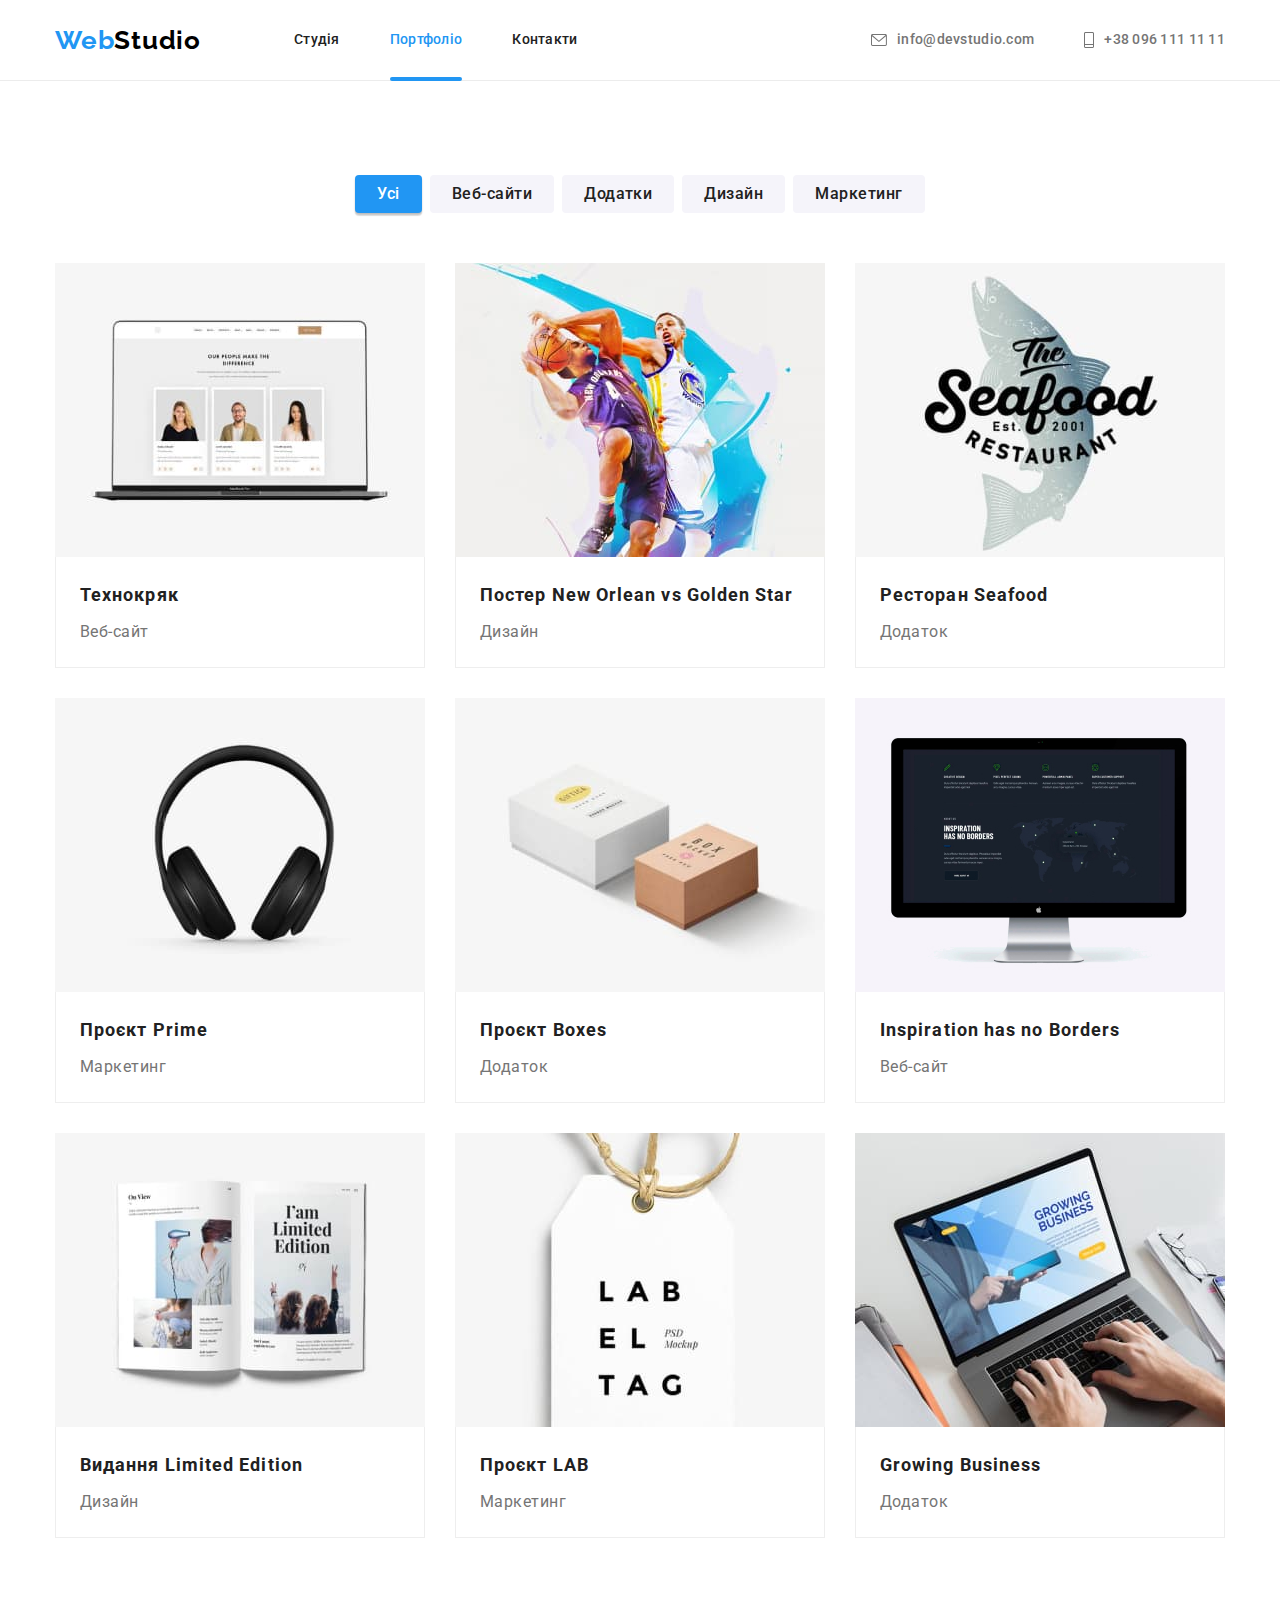
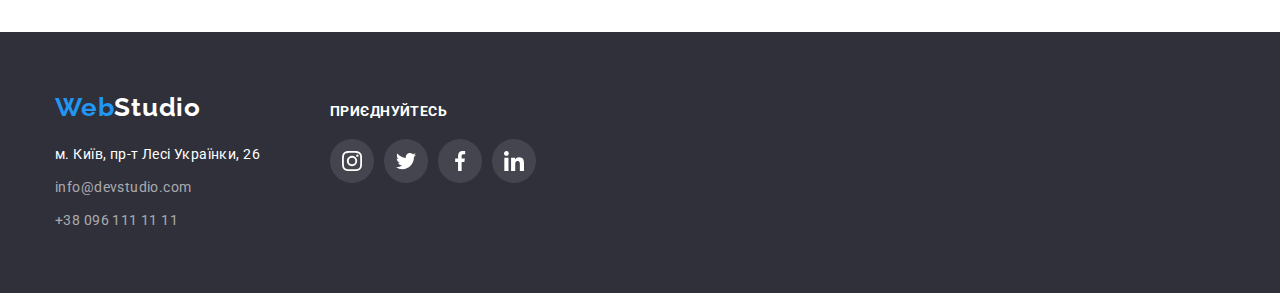
==== portfolio.html @ 01a37bda "Home work 6" ====
<!DOCTYPE html>
<html lang="en">
  <head>
    <meta charset="UTF-8" />
    <meta http-equiv="X-UA-Compatible" content="IE=edge" />
    <meta name="viewport" content="width=device-width, initial-scale=1.0" />
    <title>Portfolio</title>
    <link
      rel="stylesheet"
      href="https://cdnjs.cloudflare.com/ajax/libs/modern-normalize/1.1.0/modern-normalize.min.css"
    />
    <link rel="stylesheet" href="./css/styles.css" />
    <link rel="preconnect" href="https://fonts.googleapis.com" />
    <link rel="preconnect" href="https://fonts.gstatic.com" crossorigin />
    <link
      href="https://fonts.googleapis.com/css2?family=Raleway:wght@700&family=Roboto:wght@400;500;700;900&display=swap"
      rel="stylesheet"
    />
  </head>
  <body>
    <header class="header">
      <div class="container-header container">
        <nav class="site-nav">
          <a class="logo" href="./index.html">Web<span class="logo-second-part">Studio</span></a>
          <ul class="site-nav-menue list">
            <li class="site-nav-item">
              <a class="nav-link" href="./index.html">Студія</a>
            </li>
            <li class="site-nav-item">
              <a class="nav-link current" href="./portfolio.html">Портфоліо</a>
            </li>
            <li class="site-nav-item">
              <a class="nav-link" href="#">Контакти</a>
            </li>
          </ul>
        </nav>
        <ul class="contact-list list">
          <li class="item">
            <a class="link" href="mailto:info@devstudio.com">
              <svg class="contact-icon" width="16px" height="12px">
                <use href="./images/icons.svg#icon-mail"></use>
              </svg>
              info@devstudio.com
            </a>
          </li>
          <li class="item">
            <a class="link" href="+380961111111">
              <svg class="contact-icon" width="10px" height="16px">
                <use href="./images/icons.svg#icon-telephon"></use>
              </svg>
              +38 096 111 11 11
            </a>
          </li>
        </ul>
      </div>
    </header>
    <main>
      <section class="section">
        <div class="container">
          <h1 class="visually-hidden">Фільтри послуг</h1>
          <ul class="portfolio-button-list list">
            <li class="portfolio-but-item">
              <button class="portfolio-button current" type="button">Усі</button>
            </li>
            <li class="portfolio-but-item">
              <button class="portfolio-button" type="button">Веб-сайти</button>
            </li>
            <li class="portfolio-but-item">
              <button class="portfolio-button" type="button">Додатки</button>
            </li>
            <li class="portfolio-but-item">
              <button class="portfolio-button" type="button">Дизайн</button>
            </li>
            <li class="portfolio-but-item">
              <button class="portfolio-button" type="button">Маркетинг</button>
            </li>
          </ul>

          <ul class="portfolio-list list">
            <li class="portfolio-item">
              <a href="" class="portfolio-link">
                <div class="portfolio-thumb">
                  <img src="./images/threepeople.jpg" alt="Фото трьох членів команди" width="370" />
                  <p class="portfolio-overlay">
                    Ресурс пропонує комплексні пропозиції з різним рівнем функціоналу та сервісів.
                    Все це дозволить відвідувачу отримати вичерпні відомості про компанію чи
                    приватну особу.
                  </p>
                </div>
                <div class="portfolio-info">
                  <h2 class="portfolio-title">Технокряк</h2>
                  <p class="portfolio-description">Веб-сайт</p>
                </div>
              </a>
            </li>
            <li class="portfolio-item">
              <a href="" class="portfolio-link">
                <div class="portfolio-thumb">
                  <img src="./images/basketball.jpg" alt="Двоє баскетболистів" width="370" />
                  <p class="portfolio-overlay">
                    Ресурс пропонує комплексні пропозиції з різним рівнем функціоналу та сервісів.
                    Все це дозволить відвідувачу отримати вичерпні відомості про компанію чи
                    приватну особу.
                  </p>
                </div>
                <div class="portfolio-info">
                  <h2 class="portfolio-title">Постер New Orlean vs Golden Star</h2>
                  <p class="portfolio-description">Дизайн</p>
                </div>
              </a>
            </li>
            <li class="portfolio-item">
              <a href="" class="portfolio-link">
                <div class="portfolio-thumb">
                  <img
                    src="./images/seafood.jpg"
                    alt="Картинка з логотипом морська їжа"
                    width="370"
                  />
                  <p class="portfolio-overlay">
                    Ресурс пропонує комплексні пропозиції з різним рівнем функціоналу та сервісів.
                    Все це дозволить відвідувачу отримати вичерпні відомості про компанію чи
                    приватну особу.
                  </p>
                </div>
                <div class="portfolio-info">
                  <h2 class="portfolio-title">Ресторан Seafood</h2>
                  <p class="portfolio-description">Додаток</p>
                </div>
              </a>
            </li>
            <li class="portfolio-item">
              <a href="" class="portfolio-link">
                <div class="portfolio-thumb">
                  <img src="./images/headphone.jpg" alt="Навушники" width="370" />
                  <p class="portfolio-overlay">
                    Ресурс пропонує комплексні пропозиції з різним рівнем функціоналу та сервісів.
                    Все це дозволить відвідувачу отримати вичерпні відомості про компанію чи
                    приватну особу.
                  </p>
                </div>
                <div class="portfolio-info">
                  <h2 class="portfolio-title">Проєкт Prime</h2>
                  <p class="portfolio-description">Маркетинг</p>
                </div>
              </a>
            </li>
            <li class="portfolio-item">
              <a href="" class="portfolio-link">
                <div class="portfolio-thumb">
                  <img src="./images/boxes.jpg" alt="Дві коробки" width="370" />
                  <p class="portfolio-overlay">
                    Ресурс пропонує комплексні пропозиції з різним рівнем функціоналу та сервісів.
                    Все це дозволить відвідувачу отримати вичерпні відомості про компанію чи
                    приватну особу.
                  </p>
                </div>
                <div class="portfolio-info">
                  <h2 class="portfolio-title">Проєкт Boxes</h2>
                  <p class="portfolio-description">Додаток</p>
                </div>
              </a>
            </li>
            <li class="portfolio-item">
              <a href="" class="portfolio-link">
                <div class="portfolio-thumb">
                  <img src="./images/monitor.jpg" alt="Монітор" width="370" />
                  <p class="portfolio-overlay">
                    Ресурс пропонує комплексні пропозиції з різним рівнем функціоналу та сервісів.
                    Все це дозволить відвідувачу отримати вичерпні відомості про компанію чи
                    приватну особу.
                  </p>
                </div>
                <div class="portfolio-info">
                  <h2 class="portfolio-title">Inspiration has no Borders</h2>
                  <p class="portfolio-description">Веб-сайт</p>
                </div>
              </a>
            </li>
            <li class="portfolio-item">
              <a href="" class="portfolio-link">
                <div class="portfolio-thumb">
                  <img src="./images/book.jpg" alt="Розгорнута книга" width="370" />
                  <p class="portfolio-overlay">
                    Ресурс пропонує комплексні пропозиції з різним рівнем функціоналу та сервісів.
                    Все це дозволить відвідувачу отримати вичерпні відомості про компанію чи
                    приватну особу.
                  </p>
                </div>
                <div class="portfolio-info">
                  <h2 class="portfolio-title">Видання Limited Edition</h2>
                  <p class="portfolio-description">Дизайн</p>
                </div>
              </a>
            </li>
            <li class="portfolio-item">
              <a href="" class="portfolio-link">
                <div class="portfolio-thumb">
                  <img src="./images/lab.jpg" alt="Ярлик" width="370" />
                  <p class="portfolio-overlay">
                    Ресурс пропонує комплексні пропозиції з різним рівнем функціоналу та сервісів.
                    Все це дозволить відвідувачу отримати вичерпні відомості про компанію чи
                    приватну особу.
                  </p>
                </div>
                <div class="portfolio-info">
                  <h2 class="portfolio-title">Проєкт LAB</h2>
                  <p class="portfolio-description">Маркетинг</p>
                </div>
              </a>
            </li>
            <li class="portfolio-item">
              <a href="" class="portfolio-link">
                <div class="portfolio-thumb">
                  <img src="./images/laptop.jpg" alt="Ноутбук" width="370" />
                  <p class="portfolio-overlay">
                    Ресурс пропонує комплексні пропозиції з різним рівнем функціоналу та сервісів.
                    Все це дозволить відвідувачу отримати вичерпні відомості про компанію чи
                    приватну особу.
                  </p>
                </div>
                <div class="portfolio-info">
                  <h2 class="portfolio-title">Growing Business</h2>
                  <p class="portfolio-description">Додаток</p>
                </div>
              </a>
            </li>
          </ul>
        </div>
      </section>
    </main>
    <footer class="footer">
      <div class="footer-box container">
        <div class="footer-box-left">
          <a class="footer-logo" href="./index.html"
            >Web<span class="footer-logo-second-part">Studio</span></a
          >
          <address>
            <ul class="address-list list">
              <li class="item">
                <a class="link" href="https://goo.gl/maps/BLsoYbR85hRVmDrb9"
                  >м. Київ, пр-т Лесі Українки, 26</a
                >
              </li>
              <li class="item">
                <a class="contact-link link" href="mailto:info@devstudio.com">info@devstudio.com</a>
              </li>
              <li class="item">
                <a class="contact-link link" href="+380961111111">+38 096 111 11 11</a>
              </li>
            </ul>
          </address>
        </div>
        <div class="footer-social-block">
          <p class="social-block-title">Приєднуйтесь</p>
          <ul class="social-icons list">
            <li class="social-icon-item">
              <a href="#" class="social-icon-link">
                <svg class="social-icon" width="20" height="20">
                  <use href="./images/icons.svg#icon-instagram"></use>
                </svg>
              </a>
            </li>
            <li class="social-icon-item">
              <a href="#" class="social-icon-link">
                <svg class="social-icon" width="20" height="20">
                  <use href="./images/icons.svg#icon-twitter"></use>
                </svg>
              </a>
            </li>
            <li class="social-icon-item">
              <a href="#" class="social-icon-link">
                <svg class="social-icon" width="20" height="20">
                  <use href="./images/icons.svg#icon-facebook"></use>
                </svg>
              </a>
            </li>
            <li class="social-icon-item">
              <a href="#" class="social-icon-link">
                <svg class="social-icon" width="20" height="20">
                  <use href="./images/icons.svg#icon-linkedin"></use>
                </svg>
              </a>
            </li>
          </ul>
        </div>
      </div>
    </footer>
  </body>
</html>
---- css/styles.css ----
:root {
    --primary-text-color:#757575;
    --title-text-color:#212121;
    --accent-color: #2196f3;
    --button-color:#188ce8;
    --logo-second-part-color:#000000;
    --title-white-color:#ffffff;
    --dark-background-color:#2f303a;
    --ligt-background-color:#f5f4fa;
    --customers-background-color:#f5f5f5;
    --icons-background: #afb1b8;

}


body {
    font-family: 'Roboto', sans-serif;
    font-size: 14px;
    background-color: var(--title-white-color);
    color: var(--primary-text-color)
}

p,
h1,
h2,
h3,
h4,
h5,
h6 {
    margin: 0;
}

ul,
ol {
    margin: 0;
    padding-left: 0;
}

button {
    cursor: pointer;
}

address {
    font-style: normal;
}

img {
    display: block;
    max-width: 100%;
    height: auto;
}

.list {
    list-style: none;
}

 /*------- Загальна ширина контейнера------- */


.container {
    width: 1200px;
    margin-left: auto;
    margin-right: auto;
    padding-left: 15px;
    padding-right: 15px;
}

.section {
    padding: 94px 0px;
}

/*------- Сховати текст------- */

.visually-hidden {
    position: absolute;
    white-space: nowrap;
    width: 1px;
    height: 1px;
    overflow: hidden;
    border: 0;
    padding: 0;
    clip: rect(0 0 0 0);
    clip-path: inset(50%);
    margin: -1px;
}
 
.header {
    /* padding: 24px 0%; */
    border-bottom: 1px solid #ececec;
}

/* ------- Логотип----- */

.logo {
    margin-right: 93px;

    font-family: 'Raleway', sans-serif;
    font-weight: 700;
    font-size: 26px;
    line-height: 1.19;
    letter-spacing: 0.03em;
    color: var(--accent-color);
    text-decoration: none;
}

.logo-second-part {
    color: var(--logo-second-part-color);
}


.container-header{
    display: flex;
    align-items: center;
}


 /* Caйт навігатор */

.site-nav{
    display: flex;
    align-items: center;
}

.site-nav-menue{
    display: flex;
    align-items: center;
}


.site-nav-item{
    /* position: relative; */

    margin-right: 50px;
}

.site-nav-menue .site-navigation-item:last-child {
    margin-right: 0;
}


.site-nav .link{ 
    display: block;
    padding-top: 32px;
    padding-bottom: 32px;
}

/*  ------Меню -----*/

.nav-link {
    position: relative;

    display: block;
    padding-top: 32px;
    padding-bottom: 32px;

    font-weight: 500;
    line-height: 1.14;
    letter-spacing: 0.02em;
    color: var(--title-text-color);
    text-decoration: none;
    transition: color 250ms cubic-bezier(0.4, 0, 0.2, 1);
}

.nav-link:hover,
.nav-link:focus,
.nav-link.current {
    color: var(--accent-color);
}


.nav-link.current::after {
    position: absolute; 
    display: block; 
    width: 100%;
    height: 4px;
    left: 0;
    bottom: -1px;
    background: currentColor;
    content: "";
    border-radius: 2px; 
}


/*----------Контакти у шапці ----------*/

.contact-list {
    display: flex;
    align-items: center;
    margin-left: auto;
}

.contact-list .item:not(:last-child) {
    margin-right: 50px;
}

.contact-list .link {
    display: flex;
    align-items: center;
    padding-top: 32px;
    padding-bottom: 32px;

    font-weight: 500;
    line-height: 1.14;
    letter-spacing: 0.02em;
    color: var(--primary-text-color);
    text-decoration: none;
    transition: color 250ms cubic-bezier(0.4, 0, 0.2, 1);

}

.contact-list .link:hover,
.contact-list .link:focus {
    color: var(--accent-color);
}

.contact-icon {
    margin-right: 10px;

    fill: currentColor;
}

/*------- Герой -----------------*/

.hero {
    max-width: 1600px;
    height: 600px;
    padding-top: 200px;
    padding-bottom: 200px;
    margin: 0 auto;

    background-image: linear-gradient(rgba(47, 48, 58, 0.4), rgba(47, 48, 58, 0.4)), url(../images/hero-bg.jpg);
    background-repeat: no-repeat;
    background-position: center top;
    background-size: cover;
}

.hero-container {
    text-align: center;
}

.hero-title{
    width: 696px;
    margin-left: auto;
    margin-right: auto;
    margin-bottom: 30px;

    color: var(--title-white-color);
    font-family: 'Roboto';
    font-style: normal;
    font-weight: 900;
    font-size: 44px;
    line-height: 60px;    
    text-align: center;
    letter-spacing: 0.06em;
    text-transform: uppercase;
}

 .hero-button {
    padding: 10px 32px;
    font-family: inherit;
    font-weight: 700;
    font-size: 16px;
    line-height: 1.88;
    text-align: center; 
    letter-spacing: 0.06em;
    color: var(--title-white-color);
    background-color: var(--button-color);
    border-radius: 4px;
    border: none;
    transition: color 250ms cubic-bezier(0.4, 0, 0.2, 1), background-color 250ms cubic-bezier(0.4, 0, 0.2, 1);
}

 .hero-button:hover,
 .hero-button:focus {
    background-color: var(--accent-color);
 }

 .section-title {
    margin-bottom: 50px;
    font-weight: 700;
    font-size: 36px;
    line-height: 1.17;
    text-align: center;
    letter-spacing: 0.03em;
    color: var(--title-text-color);
 }


 /*--------------Модальне вікно----------- */

 .backdrop {
    position: fixed;
    top: 0;
    left: 0;
    width: 100%;
    height: 100%; 
    z-index: 1;
    opacity: 1;
    visibility: visible; 
    background-color: rgba(0, 0, 0, 0.2); 
    transition: opacity 250ms cubic-bezier(0.4, 0, 0.2, 1);
 }

.backdrop.is-hidden {
    opacity: 0;
    pointer-events: none;
}
 
.modal {
    position: absolute;
    display: flex;
    justify-content: end;
    top: 50%;
    left: 50%;
    width: 528px;
    height: 581px;
    
    background-color: var(--title-white-color);
    box-shadow: 0px 1px 3px rgba(0, 0, 0, 0.12), 0px 1px 1px rgba(0, 0, 0, 0.14), 0px 2px 1px rgba(0, 0, 0, 0.2); 
    transform: translate(-50%, -50%);
    border-radius: 4px;
    transition: transform 250ms cubic-bezier(0.4, 0, 0.2, 1);

    padding: 40px;
}

.modal-close-button {
    position: absolute;
    right: 8px;
    top: 8px;
    display: flex;
    align-items: center;
    justify-content: center;
    width: 30px;
    height: 30px;
    color: var(--logo-second-part-color);
    background-color: var(--title-white-color);
    border-radius: 50%;
    border: 1px solid rgba(0, 0, 0, 0.1);
    cursor: pointer;
}

.close-icon:hover,
.close-icon:focus {
    background-color: var(--accent-color);
}



/* ----------------------Форма-------------------------- */

.form-title{
    font-weight: 700;
    font-size: 20px;
    line-height: 1.15;
    text-align: center;
    letter-spacing: 0.03em;
    color: var(--title-text-color);
    margin-bottom: 12px;
}

input {
    /* padding: 8px; */
    font-family: inherit;
}

 label {
    display: flex;
    flex-direction: column;
    /* margin-bottom: 8px; */
} 

.form-label{
    display: block;
    margin-bottom: 4px;
    font-size: 12px;
    line-height: 1.17;
    letter-spacing: 0.01em;
    color: var(--primary-text-color);
}

.form-control {
    position: relative;
    margin-bottom: 10px;
}

.form-input {
    width: 100%;
    height: 40px;
    padding: 12px 11px 11px 38px;
    border: 1px solid rgba(33, 33, 33, 0.2);
    border-radius: 4px;
    cursor: pointer;
    outline: none;
}

/* .form-input:hover,  */
.form-input:focus {
border-color: var(--accent-color);
}

.form-icon {
    position: absolute;
    left: 12px;
    top: 11px;
    /* top: 50%;
    transform: translateY(-50); */
    fill:currentColor; 
}

.form-control:focus-within .form-icon {
    fill:var(--accent-color);
}

/* .form-input:focus .form-icon
 {
    fill: var(--accent-color);
} */

.form-commet {
    width: 100%;
    height: 120px;
    resize: none;
}

.form-button {
    display: flex;
    justify-content: center;
    align-items: center;
    margin: 0 auto;
    margin-left: 85px;
    margin-right: 125px;
    position: absolute;
        width: 200px;
        height: 50px;
        /* left: 284px;
        top: 727px;
     */
        background-color: var(--accent-color);
        box-shadow: 0px 4px 4px rgba(0, 0, 0, 0.15);
        border-radius: 4px;
}
.form-button:hover,
.form-button:focus {
    background: #188CE8;
        box-shadow: 0px 4px 4px rgba(0, 0, 0, 0.15);
}


/* ------------------------checkbox---------------------- */

.checkbox-input {
    appearance: none;
}

.checkbox-label{
    position: relative;
    padding-left: 24px;
    margin-bottom: 31px;
}

.checkbox-label::before {
    position: absolute;
    top: 0;
    left: 0;
    width: 16px;
    height: 15px;
    border: 1px solid black;
    border-radius: 2px;
    content: "";
}

.checkbox-label::after {
    position: absolute;
    top: 4px;
    left: 4px;
    width: 11px;
    height: 8px;
    border: 1px solid black;
    border-radius: 2px;
    background-image: url("../images/");
    background-color: var(--accent-color);
    content: "";
    opacity: 0;
}




.checkbox-input:checked + .checkbox-label::after {
    /* color: var(--accent-color); */
    opacity: 1;
} 

.checkbox-label {
    font-size: 14px;
    line-height: 1.71;
}

.checkbox-link {
    color: var(--accent-color);
}

/*------- Особливості -------*/


.feature {
    padding-bottom: 0;
}

.feature-list {
    display: flex;
}

.feature-item {
    width: 270px;
}

.feature-item:not(:last-child) {
    margin-right: 30px;
}

.feature-link {
    margin-bottom: 30px;
    width: 100%;
    height: 120px;
    display: flex;
    align-items: center;
    justify-content: center;
    background:  #f5f4fa;
    border-radius: 4px;

}


.feature-title {
    margin-bottom: 10px;

    font-size: 14px;
    line-height: 1.14;
    letter-spacing: 0.03em;
    text-transform: uppercase;
    color: var(--title-text-color);
 }

 .feature-describe {
    line-height: 1.71;
    letter-spacing: 0.03em;
    text-transform: none;
 }

 /* ------Чим ми займаємося------ */

 .work-list {
    display: flex;
 }
 
 .work-item {
    width: 370px;

 }

 .work-item:not(:last-child) {
    margin-right: 30px;
 }

 .work-thumb {
     position: relative;
   
    background: rgba(47, 48, 58, 0.8);
    overflow: hidden;
 }

 .work-thumb > .work-text {
     position: absolute;
     bottom: 0;
     left: 0;
     display: flex;
     align-items: center;
     justify-content: center;
     margin: 0;
     width: 100%;
     height: 70px;
     border-bottom-left-radius: 4px;

     font-family: sans-serif;
     font-size: 24px;
     color: var(--title-white-color);
     background-color: rgba(47, 48, 58, 0.8);

 }


 .work-text {
    font-style: normal;
    font-weight: 700;
    font-size: 14px;
    line-height: 1.17;
    text-align: center;
    letter-spacing: 0.03em;
    text-transform: uppercase;

    color: var(--title-white-color);

 }
 /*------- Наша команда------ */

 .section-command {
    background-color: var(--ligt-background-color);
 }

 .members-list {
    display: flex;
 }

.member-item {
    width: 270px;
    background-color: var(--title-white-color);
    box-shadow: 0px 1px 3px rgba(0, 0, 0, 0.12), 0px 1px 1px rgba(0, 0, 0, 0.14), 0px 2px 1px rgba(0, 0, 0, 0.2);
    border-radius: 0px 0px 4px 4px;
}

.member-item:not(:last-child) {
    margin-right: 30px;
}

.member-info{
    padding-top: 30px;
    padding-bottom: 30px;

}

.member-title {
    margin-bottom: 10px;
    font-weight: 500;
    font-size: 16px;
    line-height: 1.19;
    text-align: center;
    letter-spacing: 0.03em;
    color: var(--title-text-color);
}

.member-describe {
    margin-bottom: 16px ;
    font-size: 16px;
    line-height: 1.19;
    text-align: center;
    letter-spacing: 0.03em;
}


.members-icons {
    display: flex;
    justify-content: center;
}

.member-icon-item {
    width: 44px;
    height: 44px;
}

.member-icon-item:not(:last-child) {
    margin-right: 10px;
}

.member-icon-link {
    display: flex;
    justify-content: center;
    align-items: center;

    width: 100%;
    height: 100%;

    fill: var(--icons-background);
    border-radius: 50%;
    transition: fill 250ms cubic-bezier(0.4, 0, 0.2, 1), background-color 250ms cubic-bezier(0.4, 0, 0.2, 1);

}

.member-icon-link:hover,
.member-icon-link:focus {
    background-color: var(--accent-color);
    fill: var(--title-white-color);
}


/* ---------------Постійні клієнти----------- */


.clients-list { 
    display: flex;
    justify-content: center;
    align-items: center;
    gap: 30px;
} 

.clients-item {
    width: calc(100%-60px/6);
    
}

.clients-link {
    width: 170px;
    height: 92px;
    display: flex;
    justify-content: center;
    align-items: center;
        
    border: 1px solid #afb1b8; 
    border-radius: 4px;
    color: var(--icons-background);
    transition: color 250ms cubic-bezier(0.4, 0, 0.2, 1), border-radius 250ms cubic-bezier(0.4, 0, 0.2, 1);
} 

.clients-link:hover,
.clients-link:focus{
    border-color: var(--accent-color);
    color: var(--accent-color);
}

.clients-icon {
     fill:currentColor;

}


/* ---------Портфолио-------- */

.portfolio-button-list {
    display: flex;
    justify-content: center;
    margin-bottom: 50px;
}

.portfolio-but-item:not(:last-child) {
    margin-right: 8px;
}

.portfolio-button {
    padding-top: 6px;
    padding-bottom: 6px;
    padding-left: 22px;
    padding-right: 22px;
    font-family: inherit;
    font-weight: 500;
    font-size: 16px;
    line-height: 1.63;
    text-align: center;
    letter-spacing: 0.03em;
    color: var(--title-text-color);
    background-color: var(--ligt-background-color);
    border-radius: 4px;
    border: none;
    cursor: pointer;
    transition: color 250ms cubic-bezier(0.4, 0, 0.2, 1), background 250ms cubic-bezier(0.4, 0, 0.2, 1);
}

.portfolio-button:hover,
.portfolio-button:focus,
.portfolio-button.current {
    color: var(--title-white-color);
    background-color: var(--accent-color);
    box-shadow: 0px 3px 1px rgba(0, 0, 0, 0.1), 0px 1px 2px rgba(0, 0, 0, 0.08), 0px 2px 2px rgba(0, 0, 0, 0.12);
    }
    
.portfolio-list {
    display: flex;
    flex-wrap: wrap;
    gap: 30px;
}

.portfolio-item {
    width: 370px;
}

.portfolio-item:hover {
    box-shadow: 0px 1px 1px rgba(0, 0, 0, 0.12), 0px 4px 4px rgba(0, 0, 0, 0.06), 1px 4px 6px rgba(0, 0, 0, 0.16);
} 

.portfolio-link {
    display: block;

    text-decoration: none;
    box-shadow: none;
    transition: box-shadow 250ms cubic-bezier(0.4, 0, 0.2, 1);
}

.portfolio-link:hover,
.portfolio-link:focus {
    box-shadow: 0px 1px 1px
    rgba(0, 0, 0, 0.12), 0px 4px 4px rgba(0, 0, 0, 0.06),
     1px 4px 6px rgba(0, 0, 0, 0.16);

}

.portfolio-info {
    padding-top: 20px;
    padding-bottom: 20px;
    padding-left: 24px;
    padding-right: 24px;

    border-left: 1px solid #eeeeee;
    border-right: 1px solid #eeeeee;
    border-bottom: 1px solid #eeeeee;
}

.portfolio-title {
    margin-bottom: 4px;

    font-size: 18px;
    line-height: 2;
    letter-spacing: 0.06em;
    color: var(--title-text-color);
}

.portfolio-description {
   
    font-size: 16px;
    line-height: 1.88;
    letter-spacing: 0.03em;
    color: var(--primary-text-color); 
    

}

.portfolio-thumb {
    position: relative;
    overflow: hidden;
}

.portfolio-overlay {
    padding: 63px 24px;
    position: absolute;

    width: 100%;
    height: 100%;
    color: var(--title-white-color);
    font-size: 18px;
    line-height: 1.56;
    letter-spacing: 0.03em;
    
    background-color: rgba(33, 150, 243, 0.9);
    transition: transform 250ms cubic-bezier(0.4, 0, 0.2, 1);
    transform: translateY(0); /* ??? */
}

.portfolio-link:hover .portfolio-overlay,
.portfolio-link:focus .portfolio-overlay {
    transform: translateY(-100%);
}


/* ------Footer------- */

.footer {
    padding-top: 60px;
    padding-bottom: 60px;

    background-color: var(--dark-background-color);
}
 /* ----Комент--- */
/* .footer-box {
    display: flex;
    justify-content: flex-start;
} */


.footer-box {
    display: flex;
    align-items: baseline;
}


.footer-box-left{

margin-right:70px;
}


.footer-logo {
    display: block;
    margin-bottom: 20px;
    
    font-family: 'Raleway';
    font-weight: 700;
    font-size: 26px;
    line-height: 1.19;
    letter-spacing: 0.03em;
    color: var(--accent-color);
    text-decoration: none;
}


.footer-logo-second-part {
    color: var(--title-white-color);
}

.address-list .item:not(:last-child) {
    margin-bottom: 9px;
}

.address-list .link {
    font-style: normal;
    line-height: 1.71;
    letter-spacing: 0.03em;
    color: var(--title-white-color);
    text-decoration: none;
    transition: color 250ms cubic-bezier(0.4, 0, 0.2, 1);
}

.address-list .link:hover,
.address-list .link:focus {
    color: var(--accent-color);
}

.address-list .contact-link {
    color: rgba(255, 255, 255, 0.6);
}


.social-block-title {
    margin-bottom: 20px;

    font-weight: 700; 
    line-height: 1,14;
    letter-spacing: 0.03em;
    text-transform: uppercase;
    color: var(--title-white-color);
}

.social-icons {
    display: flex;
}

.social-icon-item {
    width: 44px;
    height: 44px;
}

.social-icon-item:not(:last-child) {
    margin-right: 10px;
}

.social-icon-link {
    display: flex;
    justify-content: center;
    align-items: center;

    width: 100%;
    height: 100%;

    background-color: rgba(255, 255, 255, 0.1);
    color:  var(--title-white-color);
    border-radius: 50%;
    transition: background-color 250ms cubic-bezier(0.4, 0, 0.2, 1);
}

.social-icon-link:hover,
.social-icon-link:focus {
    background-color: var(--accent-color);
    /* fill: var(--title-white-color);   */
}

.social-icon {
    
    fill: currentColor;  
}
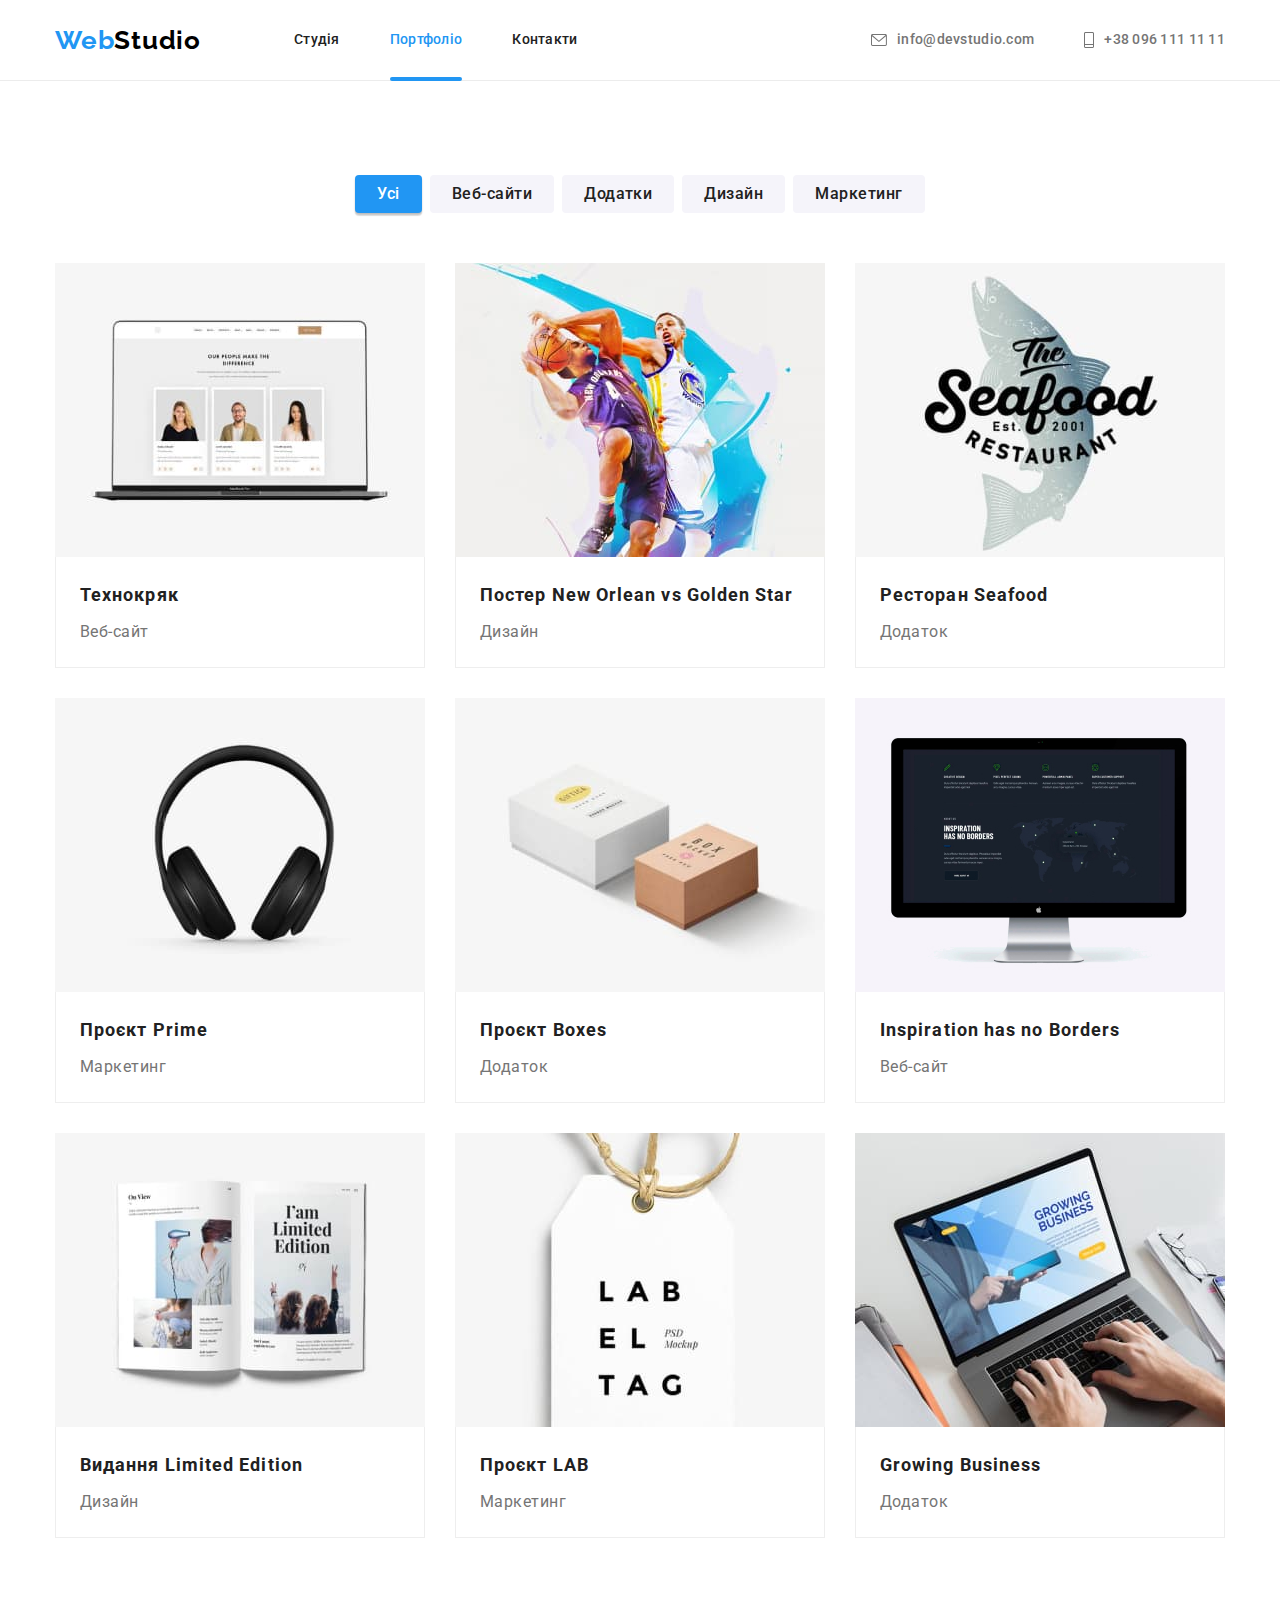
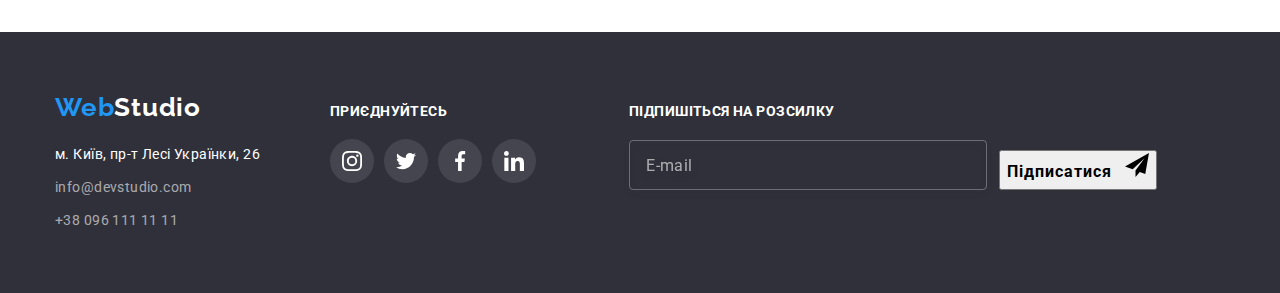
==== commit 0beb30f9: "finish" ====
--- a/portfolio.html
+++ b/portfolio.html
@@ -9,7 +9,8 @@
       rel="stylesheet"
       href="https://cdnjs.cloudflare.com/ajax/libs/modern-normalize/1.1.0/modern-normalize.min.css"
     />
-    <link rel="stylesheet" href="./css/styles.css" />
+    <link
+     rel="stylesheet" href="./css/styles.css" />
     <link rel="preconnect" href="https://fonts.googleapis.com" />
     <link rel="preconnect" href="https://fonts.gstatic.com" crossorigin />
     <link
@@ -284,6 +285,17 @@
             </li>
           </ul>
         </div>
+        <form class="form-subscribe">
+          <label class="subscribe-label"
+            ><b class="subscribe-title">Підпишіться на розсилку</b>
+            <input class="subscribe-email" type="email" name="email" placeholder="E-mail" /></label
+          ><button class="subscribe-send" type="submit">
+            <span class="subscribe-send-title">Підписатися</span>
+            <svg class="subscribe-send-icon" width="24" height="24">
+              <use href="./images/icons.svg#icon-send"></use>
+            </svg>
+          </button>
+        </form>
       </div>
     </footer>
   </body>
--- a/css/styles.css
+++ b/css/styles.css
@@ -312,7 +312,7 @@
     justify-content: end;
     top: 50%;
     left: 50%;
-    width: 528px;
+    width: 528px; 
     height: 581px;
     
     background-color: var(--title-white-color);
@@ -324,6 +324,10 @@
     padding: 40px;
 }
 
+.form-field {
+    margin-right: 15px;
+}
+
 .modal-close-button {
     position: absolute;
     right: 8px;
@@ -337,14 +341,17 @@
     background-color: var(--title-white-color);
     border-radius: 50%;
     border: 1px solid rgba(0, 0, 0, 0.1);
-    cursor: pointer;
-}
-
-.close-icon:hover,
+    
+}
+
+/* .close-icon:hover,
 .close-icon:focus {
     background-color: var(--accent-color);
-}
-
+} */
+
+.modal-close-button:hover {
+    fill:var(--accent-color);
+}
 
 
 /* ----------------------Форма-------------------------- */
@@ -360,7 +367,7 @@
 }
 
 input {
-    /* padding: 8px; */
+    
     font-family: inherit;
 }
 
@@ -406,6 +413,7 @@
     /* top: 50%;
     transform: translateY(-50); */
     fill:currentColor; 
+    transition: fill 250ms cubic-bezier(0.4, 0, 0.2, 1)
 }
 
 .form-control:focus-within .form-icon {
@@ -417,6 +425,10 @@
     fill: var(--accent-color);
 } */
 
+textarea {
+    padding: 12px 16px;
+}
+
 .form-commet {
     width: 100%;
     height: 120px;
@@ -431,29 +443,80 @@
     margin-left: 85px;
     margin-right: 125px;
     position: absolute;
-        width: 200px;
-        height: 50px;
-        /* left: 284px;
-        top: 727px;
-     */
-        background-color: var(--accent-color);
-        box-shadow: 0px 4px 4px rgba(0, 0, 0, 0.15);
-        border-radius: 4px;
-}
+    width: 200px;
+    height: 50px;
+
+    background-color: var(--accent-color);
+    box-shadow: 0px 4px 4px rgba(0, 0, 0, 0.15);
+    border-radius: 4px;
+    transition: color 250ms cubic-bezier(0.4, 0, 0.2, 1), background-color 250ms cubic-bezier(0.4, 0, 0.2, 1);
+}
+
 .form-button:hover,
 .form-button:focus {
-    background: #188CE8;
+    background-color: var(--button-color);
         box-shadow: 0px 4px 4px rgba(0, 0, 0, 0.15);
 }
 
-
-/* ------------------------checkbox---------------------- */
+.button-submit-title {
+    font-weight: 700;
+    font-size: 16px;
+    line-height: 1.88;
+    letter-spacing: 0.06em;
+    color: var(--title-white-color); 
+}
+
+/* ------------------------Сheckbox---------------------- */
+
+.checkbox-label {
+    display: flex;
+    flex-direction: row;
+    align-items: center;
+    padding-left: 20px;
+    margin-bottom: 30px;
+    margin-top: 20px;
+}
 
 .checkbox-input {
+    -webkit-appearance: none;
     appearance: none;
-}
+    position: absolute;
+}
+
+.checkbox-chec-markr {
+    display: inline-block;
+    width: 16px;
+    height: 15px;
+
+    border: 2px solid var(--title-text-color);
+    border-radius: 2px;
+    margin-right: 4px;
+    transition: border 250ms cubic-bezier(0.4, 0, 0.2, 1);
+}
+
+.checkbox-input:checked + .checkbox-chec-markr {
+    border-color: var(--accent-color);
+    background-color: var(--accent-color);
+    background-image: url('../images/checkmark.svg');
+    background-size: cover;
+    background-origin: border-box;
+}
+
+.checkbox-input:hover+.checkbox-chec-markr {
+    border-color: var(--accent-color);
+    cursor: pointer;
+}
+
+.checkbox-link {
+    color: var(--accent-color);
+    margin-left: 4px;
+}
+
+
+/*
 
 .checkbox-label{
+    display: block;
     position: relative;
     padding-left: 24px;
     margin-bottom: 31px;
@@ -476,19 +539,13 @@
     left: 4px;
     width: 11px;
     height: 8px;
-    border: 1px solid black;
-    border-radius: 2px;
-    background-image: url("../images/");
-    background-color: var(--accent-color);
+    background-image: url("../images/icons.svg#icon-chec-mark");
     content: "";
     opacity: 0;
 }
 
 
-
-
 .checkbox-input:checked + .checkbox-label::after {
-    /* color: var(--accent-color); */
     opacity: 1;
 } 
 
@@ -500,6 +557,9 @@
 .checkbox-link {
     color: var(--accent-color);
 }
+
+*/
+
 
 /*------- Особливості -------*/
 
@@ -752,7 +812,7 @@
     border-radius: 4px;
     border: none;
     cursor: pointer;
-    transition: color 250ms cubic-bezier(0.4, 0, 0.2, 1), background 250ms cubic-bezier(0.4, 0, 0.2, 1);
+    transition: color 250ms cubic-bezier(0.4, 0, 0.2, 1), background-color 250ms cubic-bezier(0.4, 0, 0.2, 1);
 }
 
 .portfolio-button:hover,
@@ -819,8 +879,6 @@
     line-height: 1.88;
     letter-spacing: 0.03em;
     color: var(--primary-text-color); 
-    
-
 }
 
 .portfolio-thumb {
@@ -917,6 +975,9 @@
     color: rgba(255, 255, 255, 0.6);
 }
 
+.footer-social-block {
+    margin-right: 93px;
+}
 
 .social-block-title {
     margin-bottom: 20px;
@@ -964,4 +1025,118 @@
 .social-icon {
     
     fill: currentColor;  
-}+}
+
+/* ------- Форма підписки на розсилку ---------*/
+
+.form-subscribe {
+    display: flex;
+    justify-content: flex-start;
+    align-items: flex-end;
+}
+
+.subscribe-label {
+    margin-right: 12px;
+}
+
+.subscribe-title {
+    margin-bottom: 20px;
+
+    font-weight: 700;
+    line-height: 1.14;
+    letter-spacing: 0.03em;
+    text-transform: uppercase;
+
+    color: var(--title-white-color);
+}
+
+.subscribe-email {
+    width: 358px;
+    height: 50px;
+    padding: 15px 16px;
+
+    border: 1px solid rgba(255, 255, 255, 0.3);
+    filter: drop-shadow(0px 4px 4px rgba(0, 0, 0, 0.15));
+    border-radius: 4px;
+    background: rgba(0, 0, 0, 0);
+    font-size: 16px;
+    line-height: 1.25;
+    letter-spacing: 0.03em;
+    color: rgba(255, 255, 255, 0.6);
+}
+
+.subscribe-email::placeholder {
+    color: rgba(255, 255, 255, 0.6);
+}
+
+.subscribe-send-btn {
+    display: flex;
+    align-items: center;
+
+    width: 200px;
+    height: 50px;
+    padding-left: 28px;
+    padding-right: 28px;
+
+    background: var(--accent-color);
+    box-shadow: 0px 4px 4px rgba(0, 0, 0, 0.15);
+    border-radius: 4px;
+    border: 1px solid var(--accent-color);
+    color: var(--title-white-color);
+    transition: color 250ms cubic-bezier(0.4, 0, 0.2, 1), background-color 250ms cubic-bezier(0.4, 0, 0.2, 1);
+}
+
+.subscribe-send-btn:hover,
+.subscribe-send-btn:focus {
+    background-color: var(--button-color);
+}
+
+.subscribe-send-title {
+    margin-right: 10px;
+
+    font-weight: 700;
+    font-size: 16px;
+    line-height: 1.88;
+    letter-spacing: 0.06em;
+}
+
+.subscribe-send-icon {
+    fill: currentColor;
+}
+
+/* .form-footer {
+display: flex;
+justify-content: space-between;
+align-items: baseline;
+}
+
+.footer-input {
+    padding: 10px;
+    width: 358px;
+    height: 50px;
+    border: 1px solid rgba(255, 255, 255, 0.3);
+    filter: drop-shadow(0px 4px 4px rgba(0, 0, 0, 0.15));
+    border-radius: 4px;
+    background-color: var(--dark-background-color);
+}
+
+.footer-form-button {
+    
+    width: 200px;
+    height: 50px;
+    font-style: normal;
+    font-weight: 700;
+    font-size: 16px;
+    line-height: 1.88;
+    letter-spacing: 0.06em;
+    color: var(--title-white-color);
+    background-color: var(--accent-color);
+    box-shadow: 0px 4px 4px rgba(0, 0, 0, 0.15);
+    border-radius: 4px;
+   
+} 
+
+.footer-form-button:hover,
+.footer-form-button:focus {
+    background-color: var(--button-color);
+} */